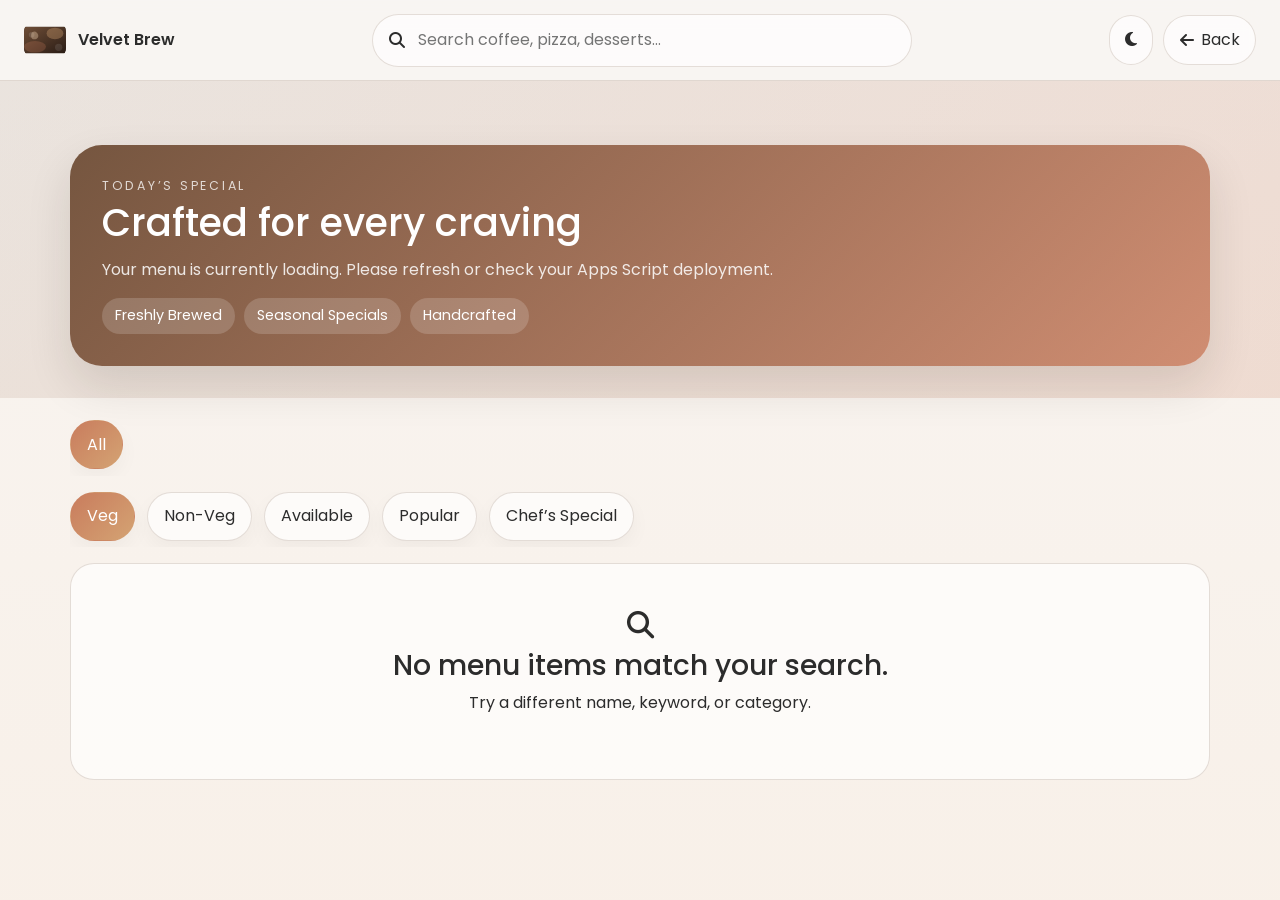
==== menu.html @ 80e231d9 "first push" ====
<!DOCTYPE html>
<html lang="en" data-theme="light">
  <head>
    <meta charset="UTF-8" />
    <meta name="viewport" content="width=device-width, initial-scale=1.0" />
    <title>Velvet Brew | Digital Menu</title>
    <meta name="description" content="Interactive digital menu for Velvet Brew café." />
    <link rel="preconnect" href="https://fonts.googleapis.com" />
    <link rel="preconnect" href="https://fonts.gstatic.com" crossorigin />
    <link href="https://fonts.googleapis.com/css2?family=Poppins:wght@300;400;500;600;700&display=swap" rel="stylesheet" />
    <link rel="stylesheet" href="https://cdn.jsdelivr.net/npm/bootstrap@5.3.3/dist/css/bootstrap.min.css" />
    <link rel="stylesheet" href="https://cdnjs.cloudflare.com/ajax/libs/font-awesome/6.5.2/css/all.min.css" />
    <link rel="stylesheet" href="./assets/css/style.css" />
    <link rel="stylesheet" href="./assets/css/menu.css" />
    <link rel="stylesheet" href="./assets/css/responsive.css" />
  </head>
  <body class="menu-page">
    <header class="menu-header">
      <div class="container-fluid px-3 px-md-4">
        <div class="menu-nav d-flex align-items-center justify-content-between gap-2">
          <a href="index.html" class="brand-pill">
            <img src="./assets/images/hero-bg.svg" alt="Velvet Brew logo" />
            <span>Velvet Brew</span>
          </a>

          <label class="search-shell" aria-label="Search menu">
            <i class="fa-solid fa-magnifying-glass"></i>
            <input id="searchInput" type="search" placeholder="Search coffee, pizza, desserts..." />
          </label>

          <div class="nav-actions">
            <button id="themeToggle" class="icon-btn" type="button" aria-label="Toggle theme">
              <i class="fa-solid fa-moon"></i>
            </button>
            <a href="index.html" class="back-btn">
              <i class="fa-solid fa-arrow-left"></i>
              <span>Back</span>
            </a>
          </div>
        </div>
      </div>
    </header>

    <main class="menu-main">
      <section class="hero-banner">
        <div class="container hero-banner__content">
          <p class="eyebrow">Today’s Special</p>
          <h1 id="heroTitle">Crafted for every craving</h1>
          <p id="heroDescription">Discover our signature beverages, comfort plates, and sweet endings.</p>
          <div class="chip-row">
            <span class="pill">Freshly Brewed</span>
            <span class="pill">Seasonal Specials</span>
            <span class="pill">Handcrafted</span>
          </div>
        </div>
      </section>

      <section class="container menu-section">
        <div id="categoryNav" class="category-row"></div>
        <div class="filters-row" id="filterChips">
          <button class="filter-chip active" data-filter="veg">Veg</button>
          <button class="filter-chip" data-filter="nonveg">Non-Veg</button>
          <button class="filter-chip" data-filter="available">Available</button>
          <button class="filter-chip" data-filter="popular">Popular</button>
          <button class="filter-chip" data-filter="chef">Chef’s Special</button>
        </div>

        <div id="menuGrid" class="menu-grid"></div>
        <div id="emptyState" class="empty-state d-none">
          <i class="fa-solid fa-magnifying-glass"></i>
          <h3>No menu items match your search.</h3>
          <p>Try a different name, keyword, or category.</p>
        </div>
      </section>
    </main>

    <script src="https://cdnjs.cloudflare.com/ajax/libs/gsap/3.12.2/gsap.min.js"></script>
    <script src="./assets/js/api.js"></script>
    <script src="./assets/js/menu.js"></script>
  </body>
</html>
---- assets/css/style.css ----
:root {
  --primary: #6f4e37;
  --secondary: #d4a373;
  --accent: #c97c5d;
  --background: #f8f5f2;
  --surface: rgba(255, 255, 255, 0.68);
  --text: #2c2c2c;
  --border: rgba(111, 78, 55, 0.18);
  --shadow: 0 20px 45px rgba(31, 23, 19, 0.12);
}

:root[data-theme="dark"] {
  --primary: #f3c08b;
  --secondary: #d4a373;
  --accent: #ffb891;
  --background: #17110e;
  --surface: rgba(24, 17, 14, 0.82);
  --text: #f7f0e8;
  --border: rgba(255, 255, 255, 0.12);
  --shadow: 0 20px 45px rgba(0, 0, 0, 0.35);
}

* {
  box-sizing: border-box;
}

body {
  margin: 0;
  font-family: 'Poppins', sans-serif;
  color: var(--text);
  background: var(--background);
  transition: background 0.3s ease, color 0.3s ease;
}

img {
  max-width: 100%;
  display: block;
}

a {
  text-decoration: none;
}

.glass-panel {
  background: var(--surface);
  backdrop-filter: blur(22px);
  -webkit-backdrop-filter: blur(22px);
  border: 1px solid var(--border);
  box-shadow: var(--shadow);
}

.hero-shell {
  min-height: 100vh;
  position: relative;
  overflow: hidden;
}

.hero-section {
  min-height: 100vh;
  display: flex;
  align-items: center;
  justify-content: center;
  background: linear-gradient(135deg, rgba(26, 19, 14, 0.8), rgba(111, 78, 55, 0.68)), url('../images/hero-bg.svg') center/cover no-repeat;
  position: relative;
}

.hero-overlay {
  position: absolute;
  inset: 0;
  background: radial-gradient(circle at top left, rgba(212, 163, 115, 0.4), transparent 45%);
}

.hero-content {
  position: relative;
  z-index: 2;
  padding: 3rem 0 5rem;
}

.welcome-card,
.info-card {
  border-radius: 28px;
  padding: 2rem;
  color: white;
  display: flex;
  flex-direction: column;
  gap: 1rem;
}

.welcome-card {
  background: linear-gradient(135deg, rgba(255,255,255,0.2), rgba(255,255,255,0.08));
}

.brand-row {
  display: flex;
  align-items: center;
  gap: 1rem;
  margin-bottom: 1rem;
}

.brand-mark {
  width: 56px;
  height: 56px;
  border-radius: 16px;
  display: grid;
  place-items: center;
  background: rgba(255,255,255,0.17);
  font-size: 1.35rem;
}

.eyebrow {
  letter-spacing: 0.22em;
  text-transform: uppercase;
  opacity: 0.9;
  font-size: 0.78rem;
  margin-bottom: 0.25rem;
}

.welcome-card h1,
.welcome-card h2,
.info-card h3 {
  font-weight: 700;
}

.welcome-card h2 {
  font-size: 1.6rem;
  margin-bottom: 0.8rem;
}

.welcome-card p {
  color: rgba(255,255,255,0.86);
  line-height: 1.7;
}

.hero-actions,
.cta-row,
.social-row {
  display: flex;
  flex-wrap: wrap;
  gap: 0.8rem;
  margin-top: 1.25rem;
}

.btn-primary {
  background: linear-gradient(135deg, var(--accent), var(--secondary));
  color: white;
  border: none;
  padding: 0.8rem 1.3rem;
  border-radius: 999px;
  font-weight: 600;
  box-shadow: 0 10px 25px rgba(0, 0, 0, 0.18);
}

.btn-outline-light {
  border: 1px solid rgba(255,255,255,0.35);
  color: white;
  padding: 0.8rem 1.3rem;
  border-radius: 999px;
}

.info-list {
  list-style: none;
  padding: 0;
  margin: 1rem 0 0;
}

.info-list li {
  margin-bottom: 0.8rem;
  color: rgba(255,255,255,0.88);
}

.social-row a {
  width: 44px;
  height: 44px;
  display: inline-grid;
  place-items: center;
  border-radius: 50%;
  background: rgba(255,255,255,0.16);
  color: white;
}

.qr-card {
  margin-top: 0.3rem;
  padding: 1rem;
  border-radius: 22px;
  background: linear-gradient(135deg, rgba(255,255,255,0.22), rgba(255,255,255,0.1));
  border: 1px solid rgba(255,255,255,0.24);
  box-shadow: 0 12px 28px rgba(0, 0, 0, 0.14);
  text-align: center;
}

.qr-inline {
  display: flex;
  align-items: center;
  justify-content: center;
  margin: 0.7rem auto 0.8rem;
  width: min(100%, 210px);
  aspect-ratio: 1 / 1;
  overflow: hidden;
}

.qr-inline canvas,
.qr-inline img {
  width: 100%;
  height: 100%;
  object-fit: contain;
  display: block;
}

.qr-caption {
  margin: 0;
  color: rgba(255,255,255,0.86);
  font-size: 0.95rem;
  line-height: 1.6;
}

.site-footer {
  position: relative;
  z-index: 2;
  padding: 1rem 1rem 2rem;
  color: rgba(255,255,255,0.82);
}

.floating-icons {
  position: absolute;
  inset: 0;
  pointer-events: none;
}

.float-icon {
  position: absolute;
  font-size: 2rem;
  color: rgba(255,255,255,0.16);
  animation: drift 8s ease-in-out infinite;
}

.icon-1 { top: 12%; left: 6%; }
.icon-2 { top: 22%; right: 9%; animation-delay: 1s; }
.icon-3 { bottom: 16%; left: 15%; animation-delay: 2s; }
.icon-4 { bottom: 20%; right: 12%; animation-delay: 3s; }

#loading-screen {
  position: fixed;
  inset: 0;
  background: var(--background);
  z-index: 1000;
  display: grid;
  place-items: center;
  padding: 1rem;
}

.loading-card {
  width: min(92vw, 400px);
  border-radius: 28px;
  padding: 2rem;
  text-align: center;
}

.loading-logo {
  width: 74px;
  height: 74px;
  border-radius: 22px;
  margin: 0 auto 1rem;
  background: linear-gradient(135deg, var(--accent), var(--primary));
  display: grid;
  place-items: center;
  color: white;
  font-size: 1.8rem;
}

.progress-bar {
  width: 100%;
  height: 8px;
  border-radius: 999px;
  background: rgba(111, 78, 55, 0.12);
  overflow: hidden;
  margin-top: 1rem;
}

.progress-bar span {
  display: block;
  width: 0;
  height: 100%;
  background: linear-gradient(90deg, var(--accent), var(--primary));
  border-radius: inherit;
}

@keyframes drift {
  0%, 100% { transform: translateY(0px) rotate(0deg); }
  50% { transform: translateY(-12px) rotate(4deg); }
}
---- assets/css/menu.css ----
.menu-page {
  min-height: 100vh;
  background: linear-gradient(180deg, var(--background), rgba(212, 163, 115, 0.16));
}

.menu-header {
  position: sticky;
  top: 0;
  z-index: 20;
  padding: 0.85rem 0;
  background: rgba(248, 245, 242, 0.7);
  backdrop-filter: blur(18px);
  border-bottom: 1px solid var(--border);
}

:root[data-theme="dark"] .menu-header {
  background: rgba(23, 17, 14, 0.78);
}

.menu-nav {
  display: flex;
  align-items: center;
  justify-content: space-between;
  gap: 0.8rem;
}

.brand-pill {
  display: inline-flex;
  align-items: center;
  gap: 0.75rem;
  color: var(--text);
  font-weight: 600;
}

.brand-pill img {
  width: 42px;
  height: 42px;
  border-radius: 14px;
}

.search-shell {
  flex: 1;
  display: flex;
  align-items: center;
  gap: 0.7rem;
  max-width: 540px;
  padding: 0.78rem 1rem;
  border-radius: 999px;
  background: var(--surface);
  border: 1px solid var(--border);
  color: var(--text);
}

.search-shell input {
  border: none;
  outline: none;
  width: 100%;
  background: transparent;
  color: var(--text);
}

.nav-actions {
  display: flex;
  gap: 0.65rem;
}

.icon-btn,
.back-btn,
.filter-chip,
.category-btn {
  border: none;
  transition: transform 0.24s ease, box-shadow 0.24s ease, background 0.24s ease;
}

.icon-btn,
.back-btn {
  padding: 0.75rem 0.95rem;
  border-radius: 999px;
  background: var(--surface);
  color: var(--text);
  border: 1px solid var(--border);
}

.back-btn {
  display: inline-flex;
  align-items: center;
  gap: 0.45rem;
}

.hero-banner {
  padding: 4rem 0 2rem;
  background: linear-gradient(135deg, rgba(111, 78, 55, 0.1), rgba(201, 124, 93, 0.2));
}

.hero-banner__content {
  border-radius: 32px;
  padding: 2rem;
  background: linear-gradient(135deg, rgba(111, 78, 55, 0.95), rgba(201, 124, 93, 0.82));
  color: white;
  box-shadow: var(--shadow);
}

.hero-banner__content h1 {
  font-size: clamp(1.7rem, 3vw, 2.5rem);
  margin-bottom: 0.75rem;
}

.hero-banner__content p {
  color: rgba(255,255,255,0.85);
}

.chip-row {
  display: flex;
  flex-wrap: wrap;
  gap: 0.6rem;
  margin-top: 1rem;
}

.pill {
  display: inline-flex;
  align-items: center;
  padding: 0.45rem 0.8rem;
  border-radius: 999px;
  background: rgba(255,255,255,0.17);
  font-size: 0.9rem;
}

.menu-section {
  padding: 1.4rem 0 3rem;
}

.category-row,
.filters-row {
  display: flex;
  gap: 0.75rem;
  overflow-x: auto;
  padding-bottom: 0.4rem;
  margin-bottom: 1rem;
}

.category-btn,
.filter-chip {
  white-space: nowrap;
  border-radius: 999px;
  padding: 0.72rem 1rem;
  background: var(--surface);
  color: var(--text);
  border: 1px solid var(--border);
  box-shadow: 0 8px 20px rgba(0, 0, 0, 0.04);
}

.category-btn.active,
.filter-chip.active {
  background: linear-gradient(135deg, var(--accent), var(--secondary));
  color: white;
  border-color: transparent;
}

.menu-grid {
  display: grid;
  grid-template-columns: repeat(3, minmax(0, 1fr));
  gap: 1.2rem;
}

.menu-card {
  border-radius: 24px;
  padding: 1rem;
  background: var(--surface);
  border: 1px solid var(--border);
  box-shadow: var(--shadow);
  transition: transform 0.25s ease, box-shadow 0.25s ease;
}

.menu-card:hover {
  transform: translateY(-6px);
  box-shadow: 0 22px 42px rgba(31, 23, 19, 0.16);
}

.menu-card__image {
  width: 100%;
  height: 180px;
  object-fit: cover;
  border-radius: 18px;
  margin-bottom: 0.95rem;
}

.card-head {
  display: flex;
  justify-content: space-between;
  gap: 0.6rem;
  margin-bottom: 0.5rem;
}

.card-title {
  margin: 0;
  font-size: 1.05rem;
  font-weight: 600;
}

.badge-row {
  display: flex;
  gap: 0.45rem;
  flex-wrap: wrap;
  margin: 0.7rem 0;
}

.badge {
  padding: 0.3rem 0.58rem;
  border-radius: 999px;
  font-size: 0.76rem;
  font-weight: 600;
  background: rgba(111, 78, 55, 0.1);
  color: var(--primary);
}

.badge.availability {
  background: rgba(75, 134, 87, 0.15);
  color: #2f6b42;
}

.badge.unavailable {
  background: rgba(178, 72, 72, 0.13);
  color: #a53f3f;
}

.price-row {
  display: flex;
  justify-content: space-between;
  align-items: center;
  margin-top: 0.75rem;
  font-weight: 600;
}

.empty-state {
  text-align: center;
  padding: 3rem 1rem;
  border-radius: 24px;
  background: var(--surface);
  border: 1px solid var(--border);
}

.empty-state i {
  font-size: 1.7rem;
  margin-bottom: 0.6rem;
}
---- assets/css/responsive.css ----
@media (max-width: 992px) {
  .menu-grid {
    grid-template-columns: repeat(2, minmax(0, 1fr));
  }
}

@media (max-width: 768px) {
  .menu-nav {
    flex-wrap: wrap;
  }

  .search-shell {
    order: 3;
    width: 100%;
    max-width: none;
  }

  .welcome-card,
  .info-card,
  .hero-banner__content {
    padding: 1.4rem;
  }

  .hero-content {
    padding-top: 2rem;
  }

  .menu-grid {
    grid-template-columns: 1fr;
  }
}

@media (max-width: 576px) {
  .hero-actions,
  .cta-row,
  .social-row {
    flex-direction: column;
  }

  .btn-primary,
  .btn-outline-light,
  .back-btn,
  .icon-btn {
    width: 100%;
    justify-content: center;
  }

  .nav-actions {
    width: 100%;
    justify-content: space-between;
  }

  .menu-header {
    padding-top: 0.6rem;
  }
}
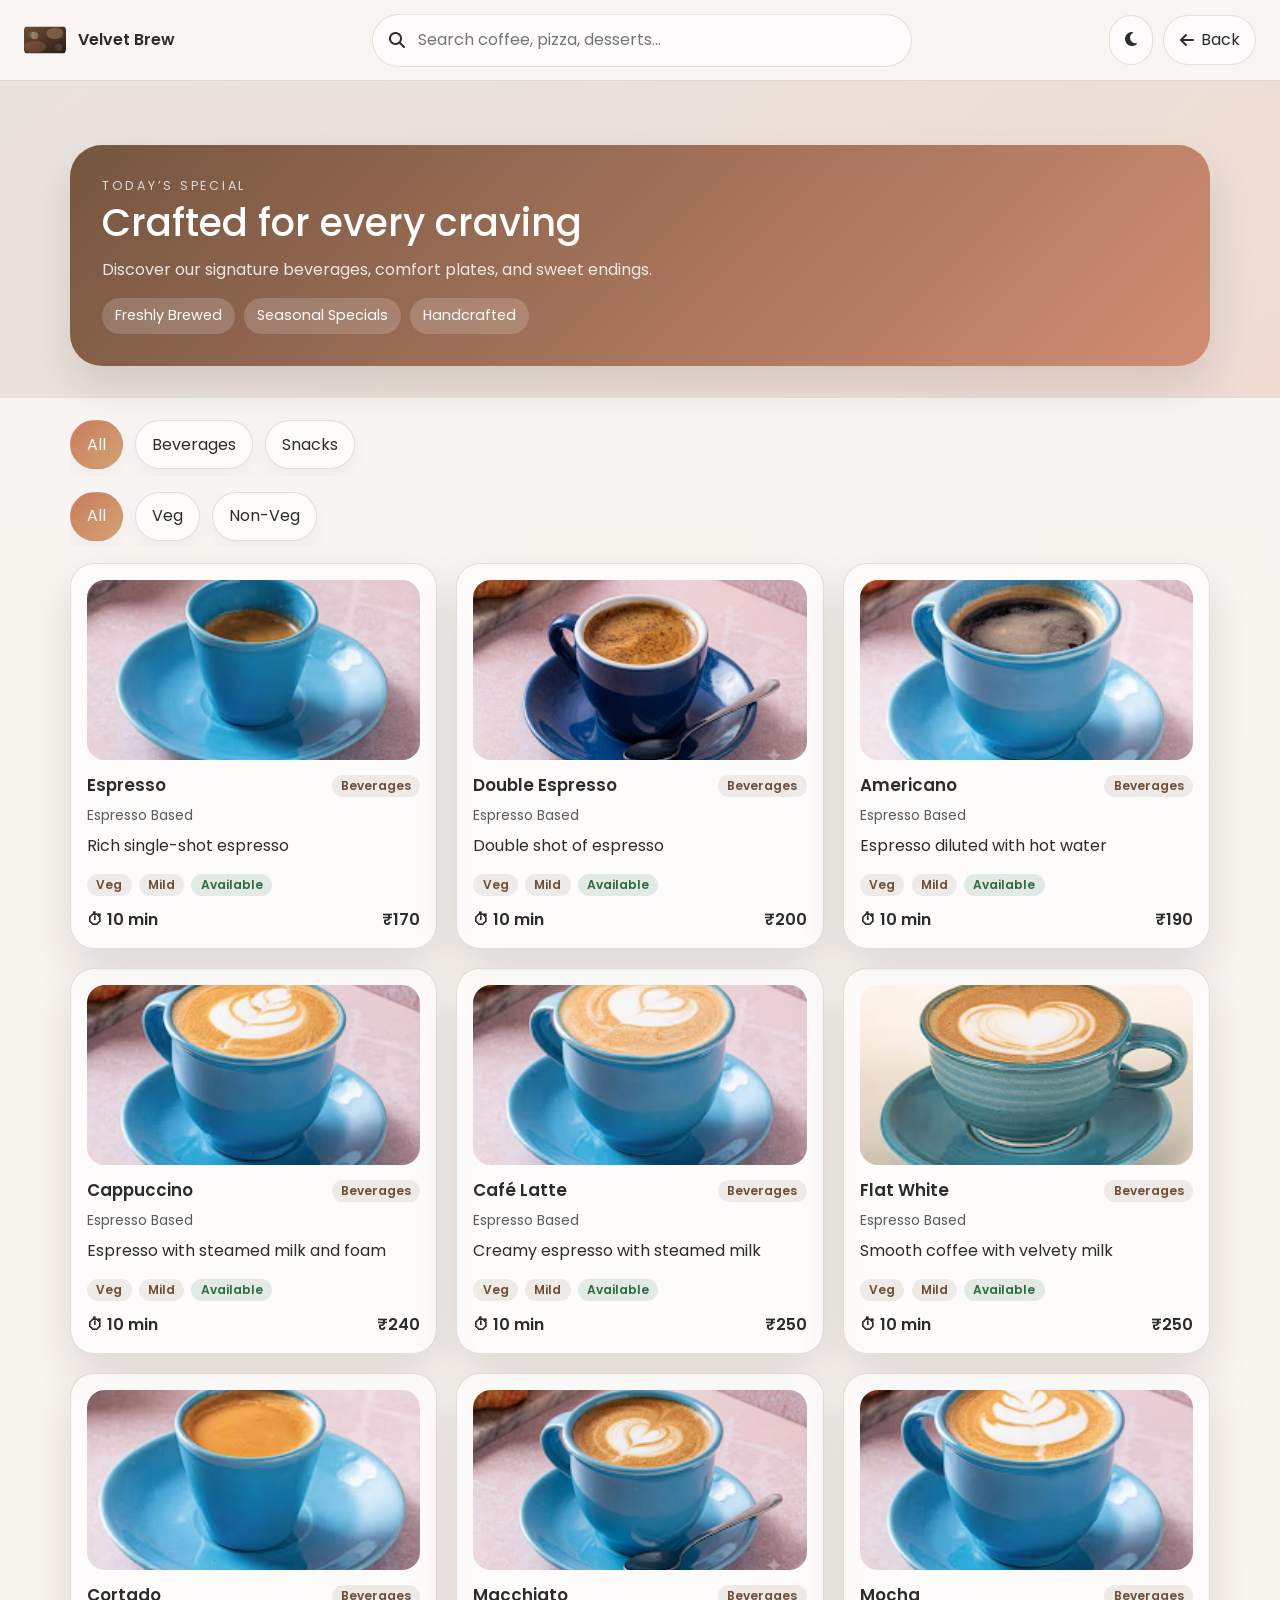
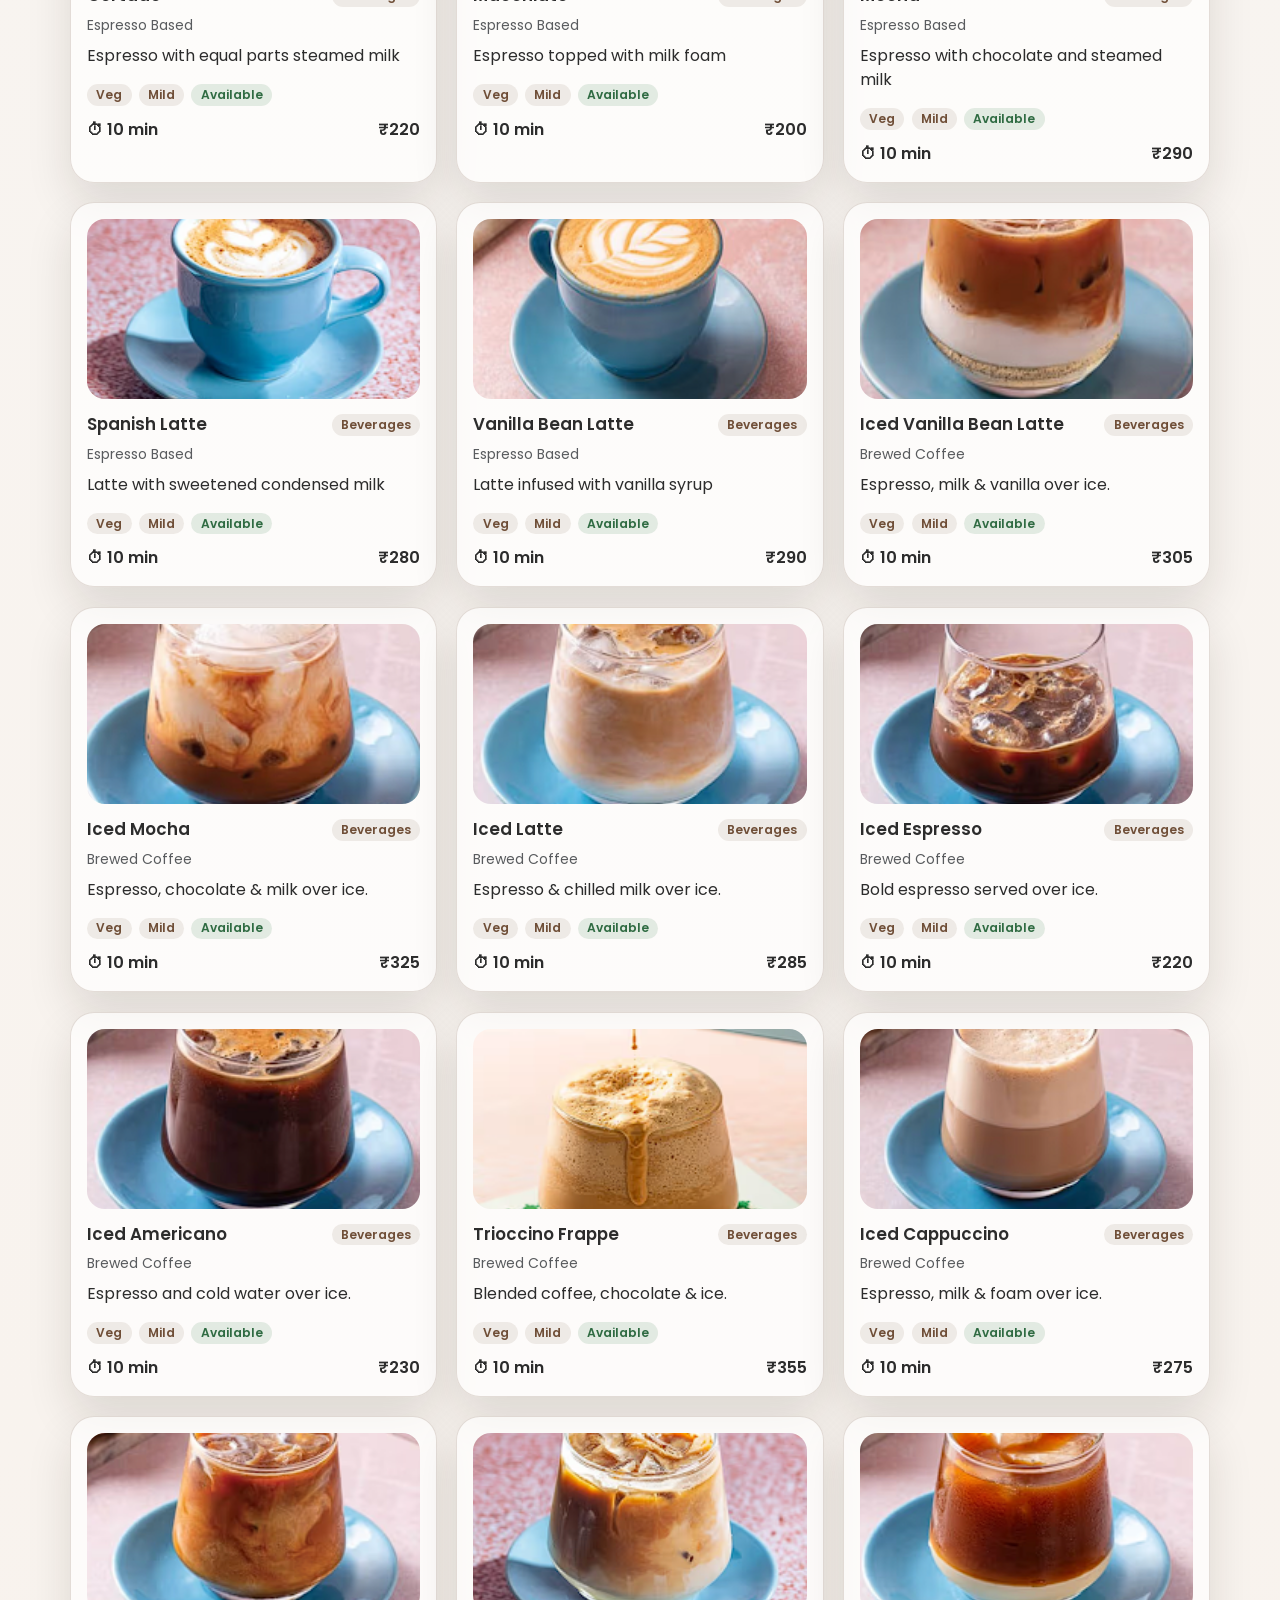
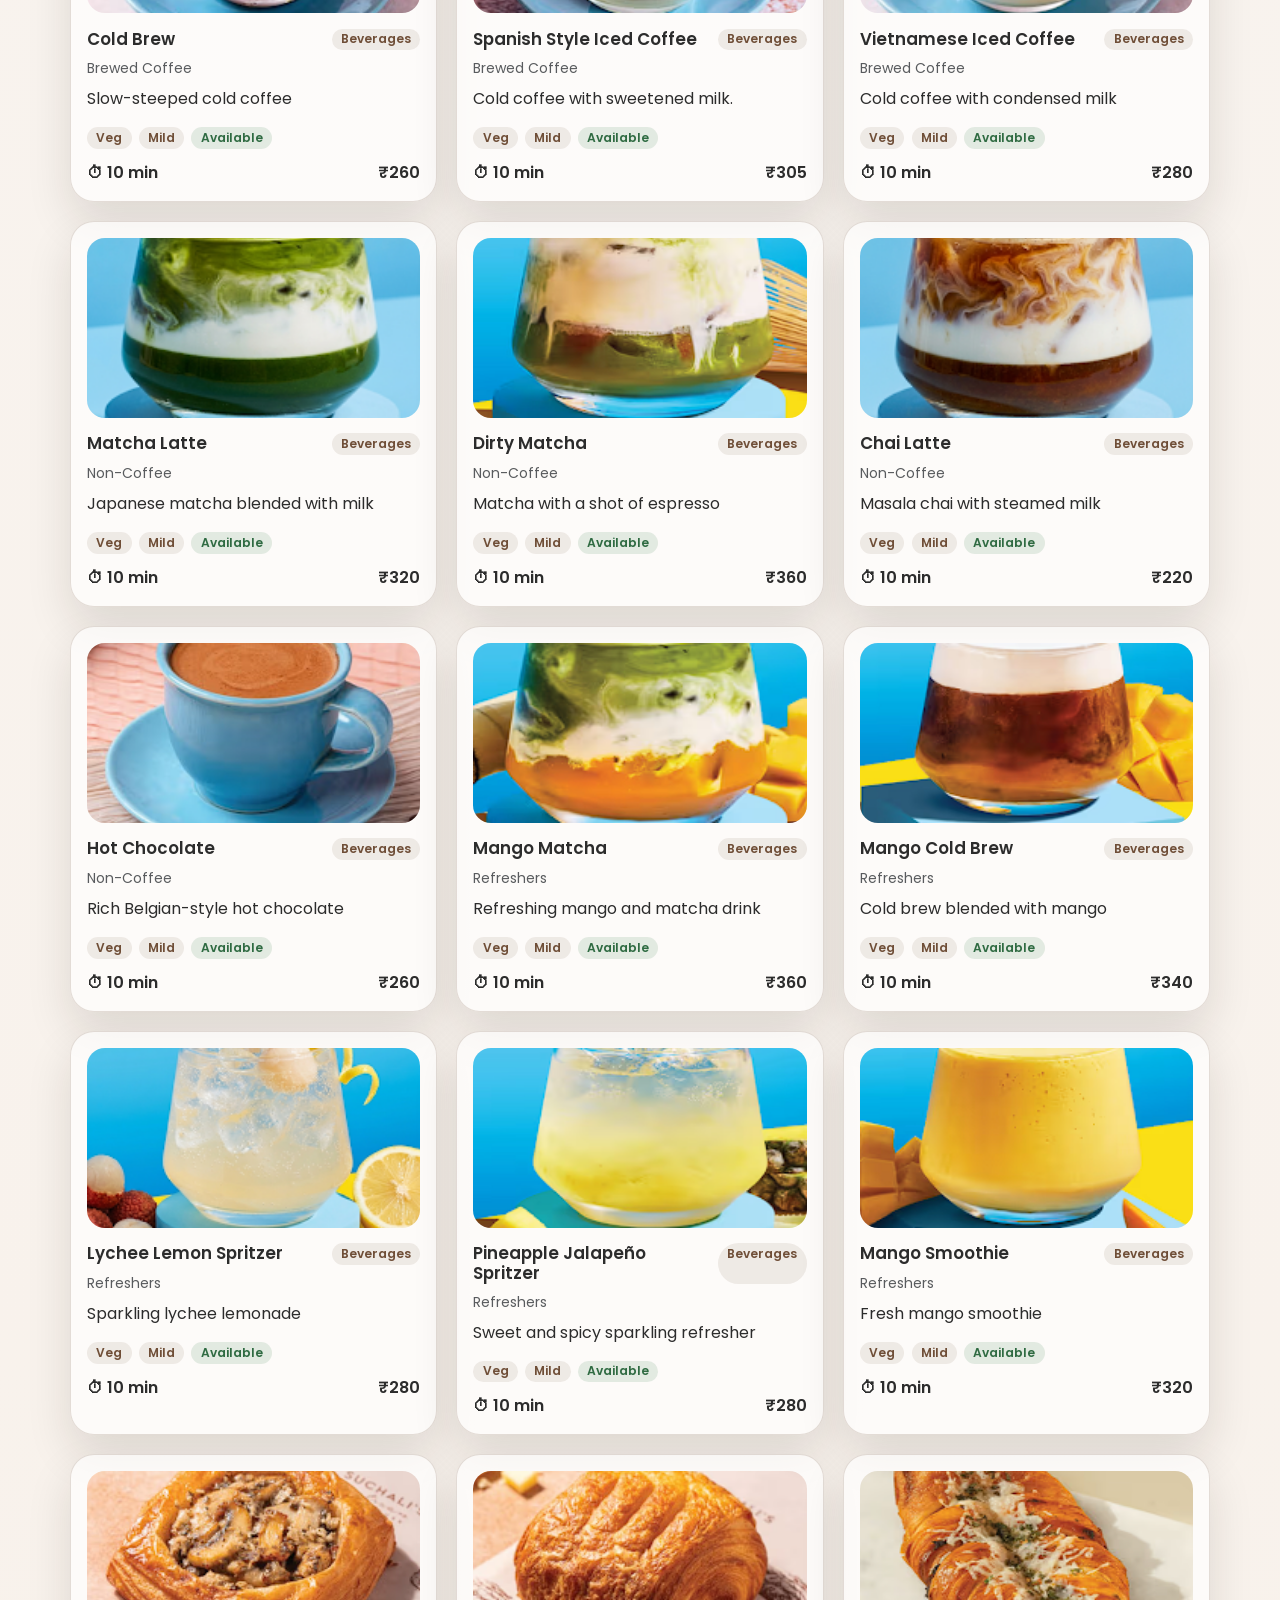
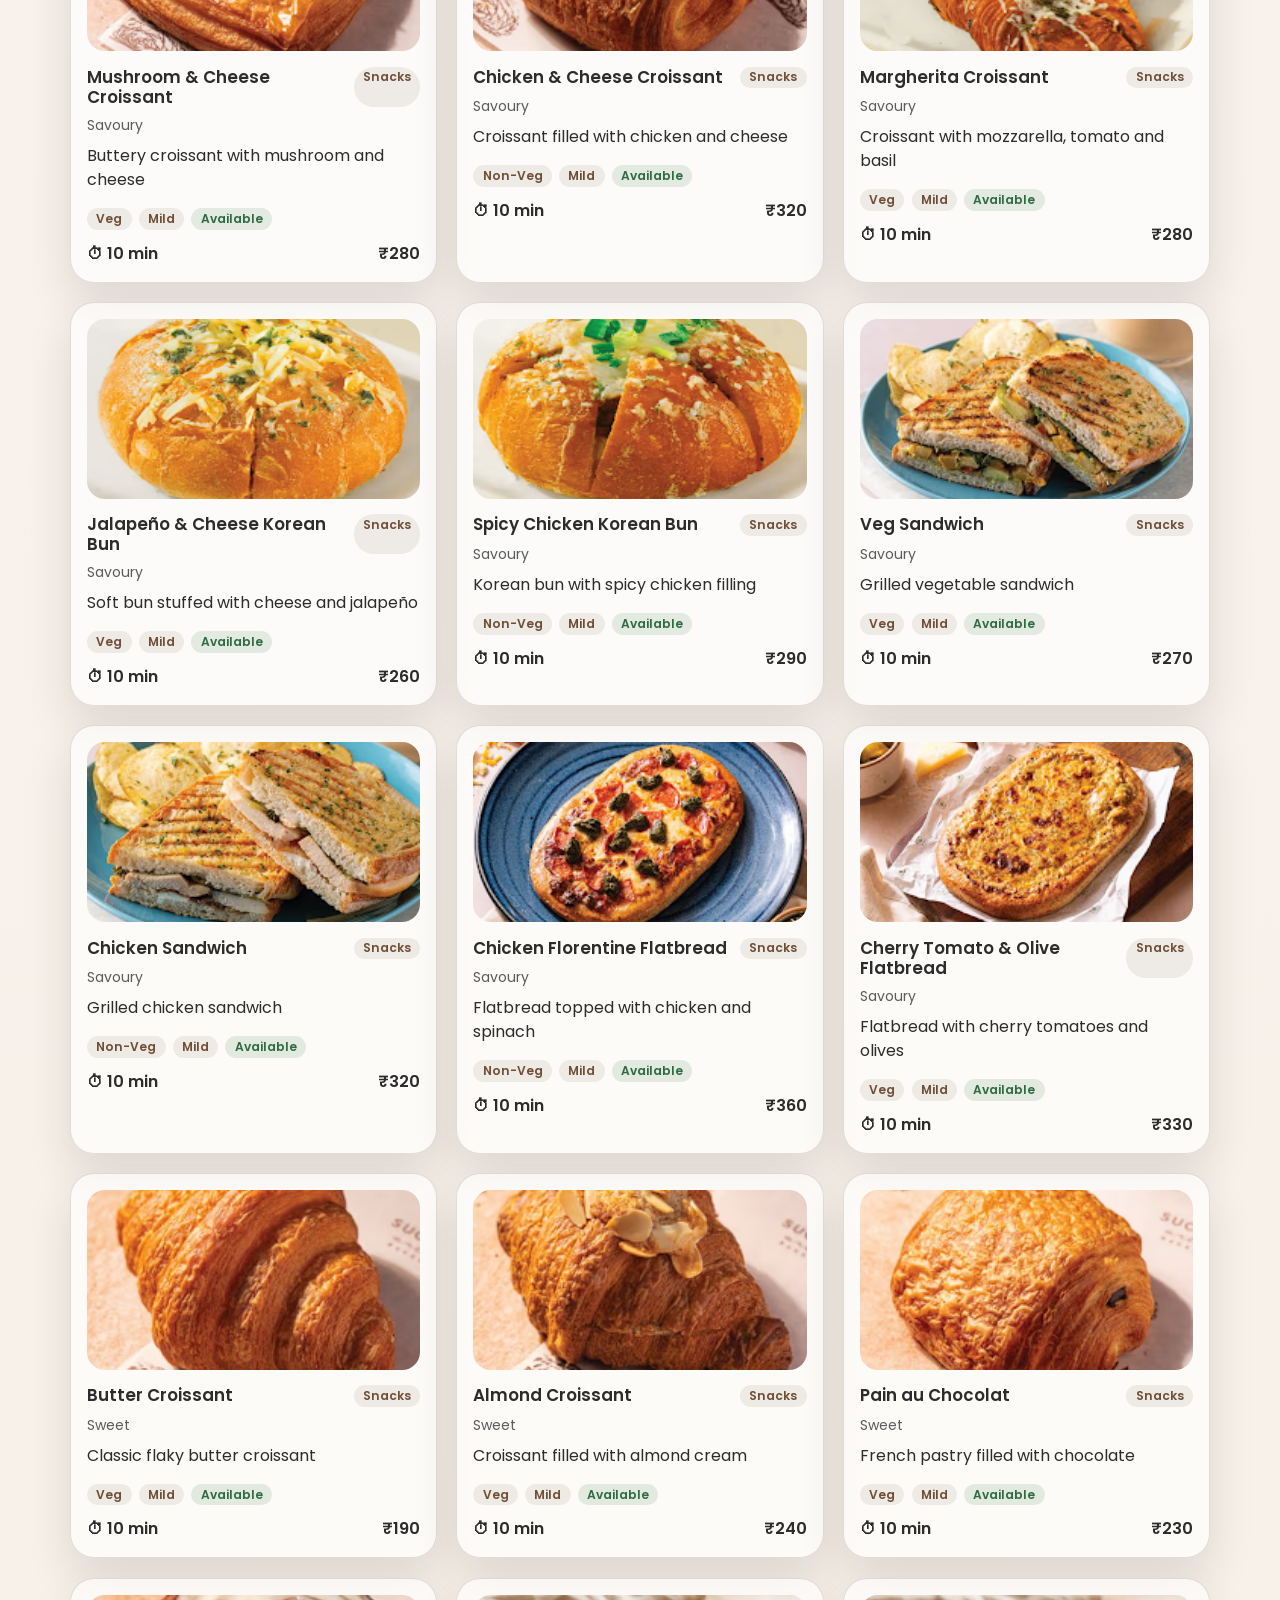
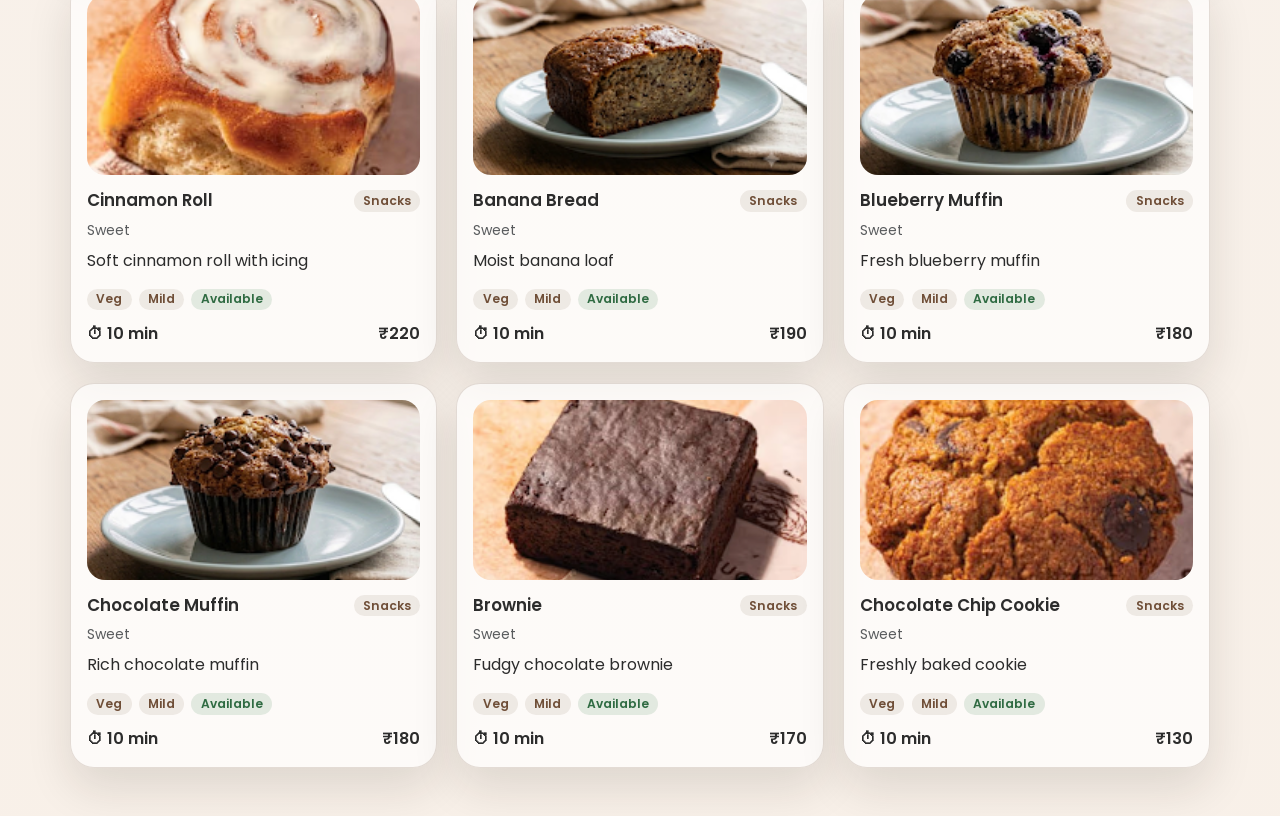
==== commit 4bbddf07: "Added new features and updated existing files" ====
--- a/menu.html
+++ b/menu.html
@@ -58,11 +58,9 @@
       <section class="container menu-section">
         <div id="categoryNav" class="category-row"></div>
         <div class="filters-row" id="filterChips">
-          <button class="filter-chip active" data-filter="veg">Veg</button>
+          <button class="filter-chip active" data-filter="all">All</button>
+          <button class="filter-chip" data-filter="veg">Veg</button>
           <button class="filter-chip" data-filter="nonveg">Non-Veg</button>
-          <button class="filter-chip" data-filter="available">Available</button>
-          <button class="filter-chip" data-filter="popular">Popular</button>
-          <button class="filter-chip" data-filter="chef">Chef’s Special</button>
         </div>
 
         <div id="menuGrid" class="menu-grid"></div>
